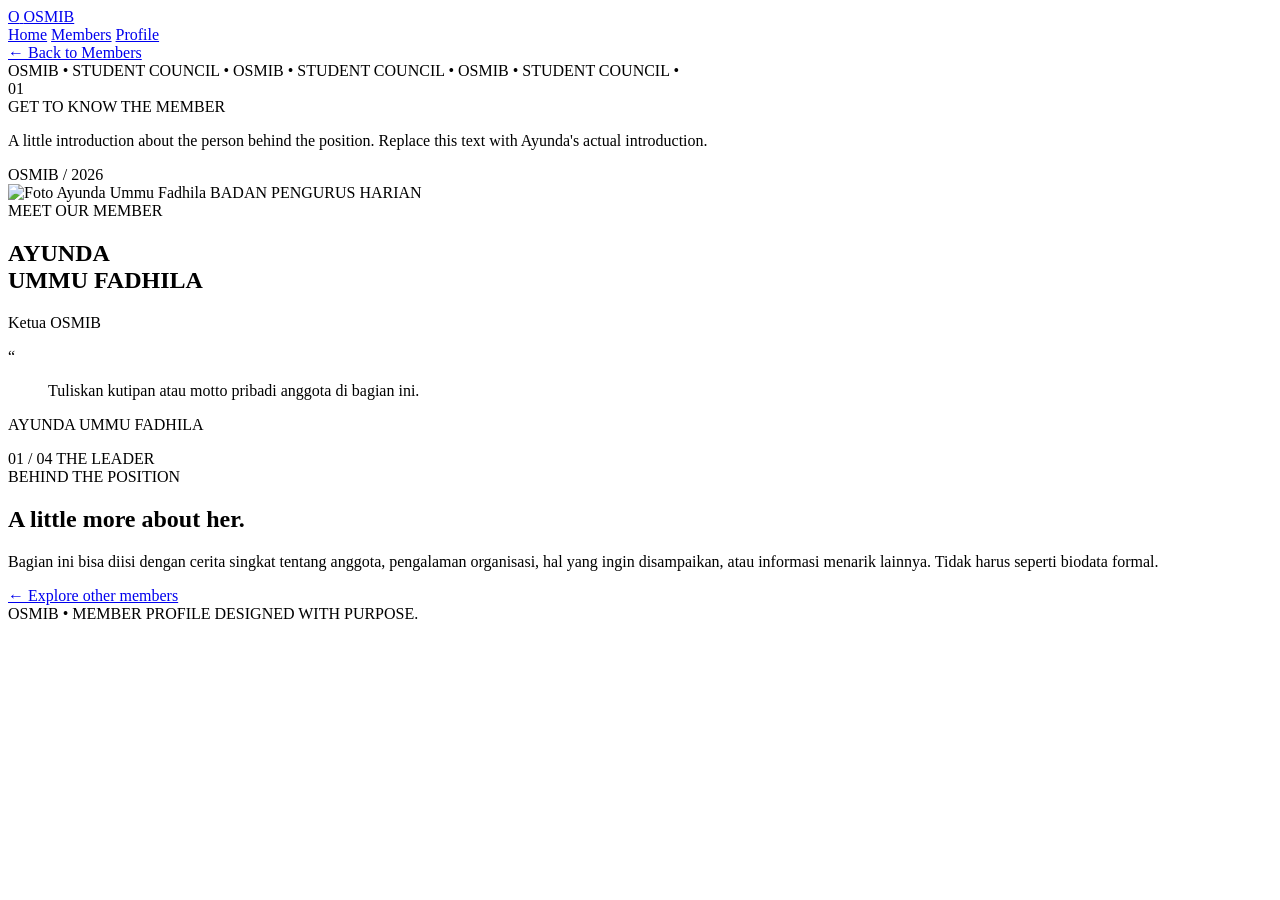
==== ayundaauf.html @ 12f383b4 "Create Ayunda Ummu Fadhila profile page This is a new HTML file for Ayunda Ummu Fadhila's profile pa" ====
<!DOCTYPE html>
<html lang="id">
<head>
  <meta charset="UTF-8">
  <meta name="viewport" content="width=device-width, initial-scale=1.0">

  <title>Ayunda Ummu Fadhila | OSMIB</title>

  <link rel="preconnect" href="https://fonts.googleapis.com">
  <link rel="preconnect" href="https://fonts.gstatic.com" crossorigin>

  <link href="https://fonts.googleapis.com/css2?family=Bebas+Neue&family=Fraunces:wght@600;700&family=Plus+Jakarta+Sans:wght@400;500;600;700;800&display=swap" rel="stylesheet">

  <link rel="stylesheet" href="profile.css">
</head>

<body>

  <main class="profile-page">

    <!-- NAVBAR -->
    <header class="navbar">
      <a href="index.html" class="brand">
        <span class="brand-icon">O</span>
        <span>OSMIB</span>
      </a>

      <nav>
        <a href="index.html">Home</a>
        <a href="index.html">Members</a>
        <a href="#profile">Profile</a>
      </nav>

      <a href="index.html" class="back-link">
        ← Back to Members
      </a>
    </header>


    <!-- DECORATIVE TEXT -->
    <div class="ticker ticker-top" aria-hidden="true">
      <div>
        OSMIB • STUDENT COUNCIL • OSMIB • STUDENT COUNCIL •
        OSMIB • STUDENT COUNCIL •
      </div>
    </div>


    <!-- MAIN PROFILE -->
    <section class="profile-hero" id="profile">

      <!-- Background decoration -->
      <div class="hero-orbit orbit-one"></div>
      <div class="hero-orbit orbit-two"></div>
      <div class="hero-number">01</div>

      <!-- Small introduction -->
      <div class="intro-card">
        <span class="eyebrow">GET TO KNOW THE MEMBER</span>

        <p>
          A little introduction about the person behind
          the position. Replace this text with Ayunda's
          actual introduction.
        </p>
      </div>


      <!-- Large portrait -->
      <div class="portrait-frame">
        <div class="portrait-label">OSMIB / 2026</div>

        <img
          src="foto-ayunda.png"
          alt="Foto Ayunda Ummu Fadhila"
          class="portrait"
        >

        <span class="portrait-caption">
          BADAN PENGURUS HARIAN
        </span>
      </div>


      <!-- Name and position -->
      <div class="name-block">
        <span class="name-small">MEET OUR MEMBER</span>

        <h1>AYUNDA<br>UMMU FADHILA</h1>

        <div class="position">
          <span class="position-line"></span>
          <p>Ketua OSMIB</p>
        </div>
      </div>


      <!-- Quote -->
      <div class="quote-card">
        <span class="quote-mark">“</span>

        <blockquote>
          Tuliskan kutipan atau motto pribadi anggota
          di bagian ini.
        </blockquote>

        <p class="quote-author">
          AYUNDA UMMU FADHILA
        </p>
      </div>


      <!-- Small side information -->
      <div class="side-note">
        <span class="side-index">01 / 04</span>
        <span class="side-divider"></span>
        <span>THE LEADER</span>
      </div>

    </section>


    <!-- BOTTOM INFORMATION -->
    <section class="profile-details">

      <div class="detail-heading">
        <span class="eyebrow">BEHIND THE POSITION</span>
        <h2>A little more about her.</h2>
      </div>

      <div class="detail-content">
        <p>
          Bagian ini bisa diisi dengan cerita singkat tentang
          anggota, pengalaman organisasi, hal yang ingin
          disampaikan, atau informasi menarik lainnya.
          Tidak harus seperti biodata formal.
        </p>
      </div>

      <a href="index.html" class="return-button">
        ← Explore other members
      </a>

    </section>


    <!-- FOOTER -->
    <footer>
      <span>OSMIB • MEMBER PROFILE</span>
      <span>DESIGNED WITH PURPOSE.</span>
    </footer>

  </main>

</body>
</html>
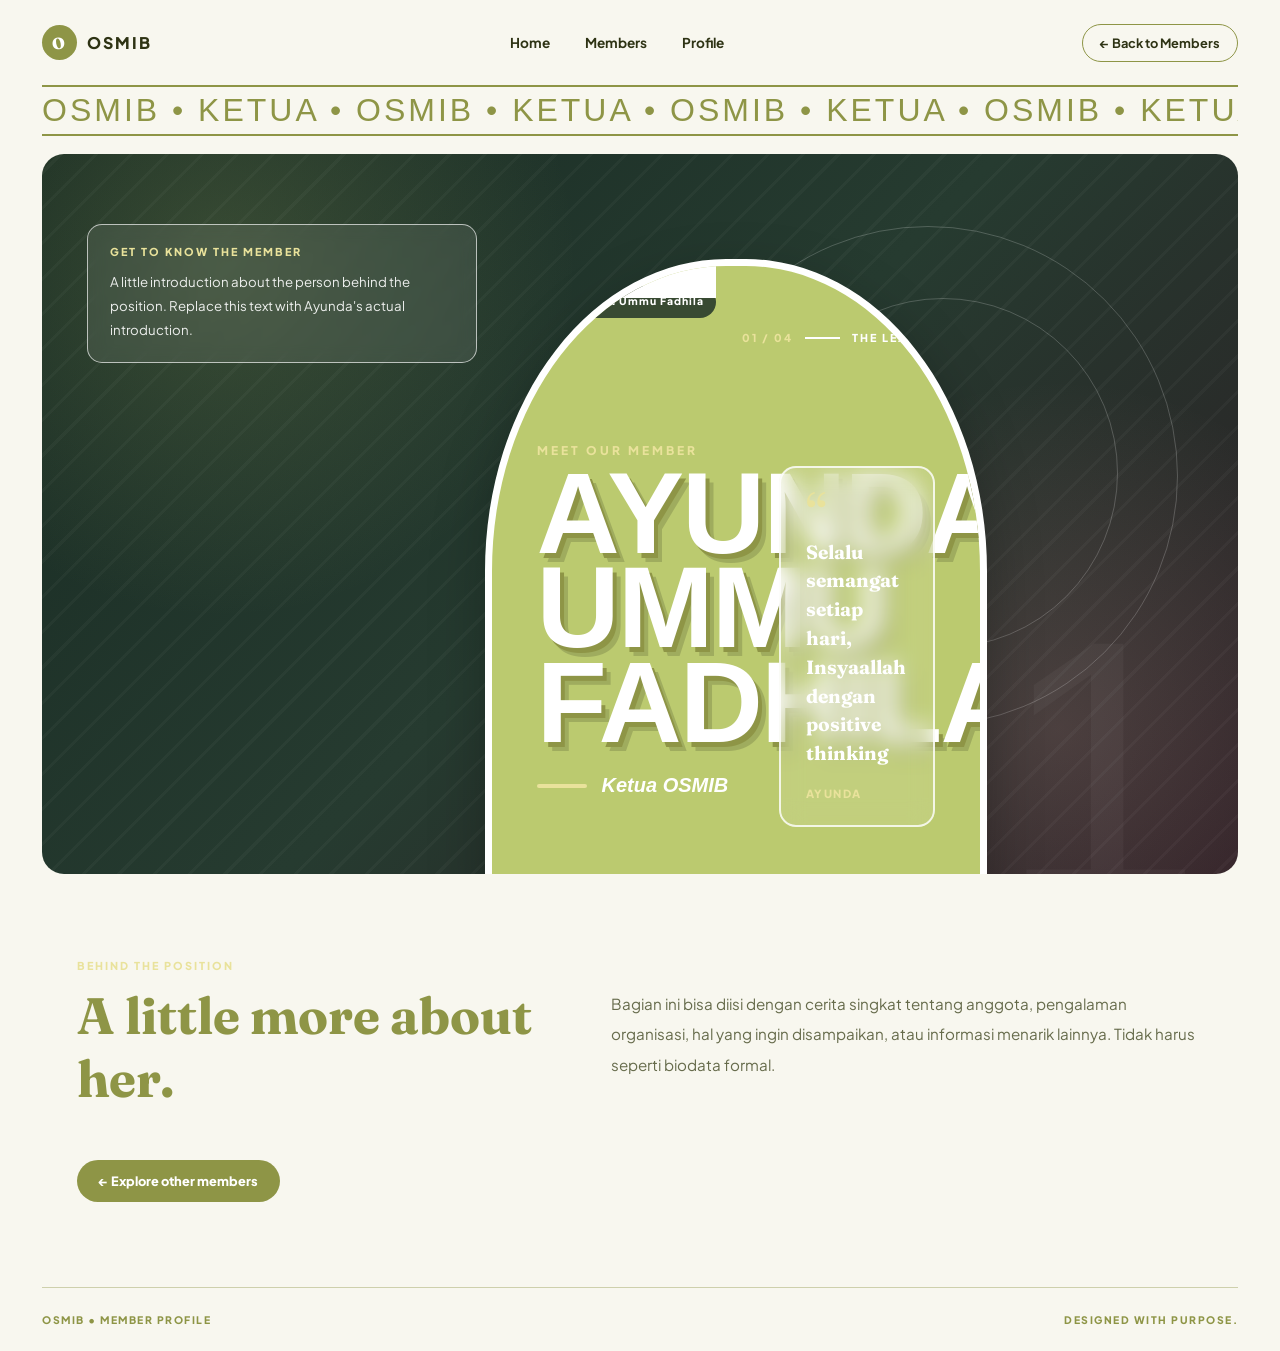
==== commit f29dd57e: "Update decorative text and quotes in ayundaauf.html" ====
--- a/ayundaauf.html
+++ b/ayundaauf.html
@@ -41,8 +41,8 @@
     <!-- DECORATIVE TEXT -->
     <div class="ticker ticker-top" aria-hidden="true">
       <div>
-        OSMIB • STUDENT COUNCIL • OSMIB • STUDENT COUNCIL •
-        OSMIB • STUDENT COUNCIL •
+        OSMIB • KETUA • OSMIB • KETUA •
+        OSMIB • KETUA • OSMIB • KETUA •
       </div>
     </div>
 
@@ -69,14 +69,12 @@
 
       <!-- Large portrait -->
       <div class="portrait-frame">
-        <div class="portrait-label">OSMIB / 2026</div>
-
+        <div class="portrait-label"</div>
         <img
           src="foto-ayunda.png"
           alt="Foto Ayunda Ummu Fadhila"
           class="portrait"
         >
-
         <span class="portrait-caption">
           BADAN PENGURUS HARIAN
         </span>
@@ -101,12 +99,12 @@
         <span class="quote-mark">“</span>
 
         <blockquote>
-          Tuliskan kutipan atau motto pribadi anggota
-          di bagian ini.
+          Selalu semangat setiap hari,
+          Insyaallah dengan positive thinking
         </blockquote>
 
         <p class="quote-author">
-          AYUNDA UMMU FADHILA
+          AYUNDA
         </p>
       </div>
 
--- a/profile.css
+++ b/profile.css
@@ -0,0 +1,699 @@
+
+/* =========================================
+   OSMIB MEMBER PROFILE
+   Editorial Poster Style
+========================================= */
+
+:root {
+  --matcha: #8E9546;
+  --avocado: #BBCA6F;
+  --primrose: #E9E29B;
+  --tuft: #F2CFBB;
+  --strawberry: #F1B4AF;
+  --camaron: #F28892;
+
+  --forest: #263B30;
+  --deep-forest: #182B23;
+  --cream: #F8F7EF;
+  --ink: #2E3314;
+
+  --ease: cubic-bezier(.2, .8, .2, 1);
+}
+
+* {
+  box-sizing: border-box;
+  margin: 0;
+  padding: 0;
+}
+
+html {
+  scroll-behavior: smooth;
+}
+
+body {
+  min-height: 100vh;
+  font-family: "Plus Jakarta Sans", sans-serif;
+  background: var(--cream);
+  color: var(--ink);
+}
+
+a {
+  color: inherit;
+  text-decoration: none;
+}
+
+.profile-page {
+  max-width: 1500px;
+  margin: auto;
+  padding: 0 42px;
+  overflow: hidden;
+}
+
+
+/* =========================================
+   NAVBAR
+========================================= */
+
+.navbar {
+  min-height: 85px;
+  display: flex;
+  align-items: center;
+  justify-content: space-between;
+  gap: 25px;
+}
+
+.brand {
+  display: flex;
+  align-items: center;
+  gap: 10px;
+  font-weight: 800;
+  letter-spacing: 2px;
+}
+
+.brand-icon {
+  width: 35px;
+  height: 35px;
+  display: grid;
+  place-items: center;
+  border-radius: 50%;
+  background: var(--matcha);
+  color: white;
+  font-family: "Fraunces", serif;
+}
+
+.navbar nav {
+  display: flex;
+  gap: 35px;
+}
+
+.navbar nav a {
+  font-size: .85rem;
+  font-weight: 700;
+  position: relative;
+}
+
+.navbar nav a::after {
+  content: "";
+  position: absolute;
+  left: 0;
+  bottom: -7px;
+  width: 100%;
+  height: 2px;
+  background: var(--matcha);
+  transform: scaleX(0);
+  transition: transform .3s var(--ease);
+}
+
+.navbar nav a:hover::after {
+  transform: scaleX(1);
+}
+
+.back-link {
+  font-size: .8rem;
+  font-weight: 700;
+  padding: 10px 17px;
+  border: 1px solid var(--matcha);
+  border-radius: 30px;
+  transition: .3s var(--ease);
+}
+
+.back-link:hover {
+  background: var(--matcha);
+  color: white;
+}
+
+
+/* =========================================
+   TICKER
+========================================= */
+
+.ticker {
+  overflow: hidden;
+  white-space: nowrap;
+  color: var(--matcha);
+  font-family: "Bebas Neue", sans-serif;
+  font-size: 2rem;
+  letter-spacing: 3px;
+}
+
+.ticker-top {
+  border-top: 2px solid var(--matcha);
+  border-bottom: 2px solid var(--matcha);
+  padding: 5px 0;
+}
+
+.ticker div {
+  width: max-content;
+}
+
+
+/* =========================================
+   HERO
+========================================= */
+
+.profile-hero {
+  position: relative;
+  min-height: 720px;
+  margin-top: 18px;
+  padding: 45px;
+  border-radius: 22px;
+  overflow: hidden;
+  isolation: isolate;
+
+  background:
+    radial-gradient(
+      circle at 15% 15%,
+      rgba(187, 202, 111, .18),
+      transparent 30%
+    ),
+    radial-gradient(
+      circle at 85% 80%,
+      rgba(241, 180, 175, .17),
+      transparent 30%
+    ),
+    linear-gradient(
+      135deg,
+      var(--deep-forest) 0%,
+      var(--forest) 50%,
+      #2c1e24 100% /* A very dark plum/brown to blend with the pink */
+    );
+    var(--forest);
+
+  color: white;
+}
+
+/* Subtle pattern */
+.profile-hero::before {
+  content: "";
+  position: absolute;
+  inset: 0;
+  z-index: -1;
+  opacity: .12;
+
+  background-image:
+    repeating-linear-gradient(
+      135deg,
+      transparent 0 12px,
+      rgba(255,255,255,.25) 12px 15px,
+      transparent 15px 25px
+    );
+
+  pointer-events: none;
+}
+
+
+/* Decorative circles */
+
+.hero-orbit {
+  position: absolute;
+  border: 1px solid rgba(255,255,255,.2);
+  border-radius: 50%;
+  z-index: -1;
+}
+
+.orbit-one {
+  width: 500px;
+  height: 500px;
+  right: 5%;
+  top: 10%;
+}
+
+.orbit-two {
+  width: 350px;
+  height: 350px;
+  right: 10%;
+  top: 20%;
+}
+
+.hero-number {
+  position: absolute;
+  right: 35px;
+  bottom: -80px;
+  font-family: "Bebas Neue", sans-serif;
+  font-size: 23rem;
+  color: rgba(255,255,255,.035);
+  line-height: 1;
+  z-index: -1;
+}
+
+
+/* =========================================
+   INTRO CARD
+========================================= */
+
+.intro-card {
+  position: absolute;
+  top: 70px;
+  left: 45px;
+  z-index: 3;
+
+  width: min(390px, 34%);
+  padding: 20px 22px;
+
+  border: 1px solid rgba(255,255,255,.65);
+  border-radius: 15px;
+  background: rgba(255,255,255,.09);
+  backdrop-filter: blur(8px);
+}
+
+.eyebrow {
+  display: block;
+  font-size: .68rem;
+  font-weight: 800;
+  letter-spacing: 2px;
+  color: var(--primrose);
+}
+
+.intro-card p {
+  margin-top: 12px;
+  font-size: .83rem;
+  line-height: 1.8;
+  color: rgba(255,255,255,.9);
+}
+
+
+/* =========================================
+   PORTRAIT
+========================================= */
+
+.portrait-frame {
+  position: absolute;
+  z-index: 2;
+
+  width: 42%;
+  height: 650px;
+
+  left: 37%;
+  bottom: -35px;
+
+  border: 7px solid white;
+  border-radius: 48% 48% 20px 20px;
+  overflow: hidden;
+
+  background: var(--avocado);
+  box-shadow: 0 20px 55px rgba(0,0,0,.25);
+}
+
+.portrait {
+  width: 100%;
+  height: 100%;
+  display: block;
+  object-fit: cover;
+  object-position: center top;
+}
+
+.portrait-label {
+  position: absolute;
+  z-index: 2;
+  top: 20px;
+  left: 20px;
+
+  padding: 8px 12px;
+  border-radius: 30px;
+
+  background: rgba(24,43,35,.8);
+  color: white;
+
+  font-size: .65rem;
+  font-weight: 800;
+  letter-spacing: 1px;
+}
+
+.portrait-caption {
+  position: absolute;
+  z-index: 2;
+  bottom: 20px;
+  left: 20px;
+
+  padding: 8px 12px;
+  background: white;
+  color: var(--forest);
+
+  font-size: .65rem;
+  font-weight: 800;
+  letter-spacing: 1px;
+}
+
+
+/* =========================================
+   NAME
+========================================= */
+
+.name-block {
+  position: absolute;
+  z-index: 4;
+  left: 45px;
+  bottom: 105px;
+  max-width: 57%;
+}
+
+.name-small {
+  display: block;
+  margin-bottom: 8px;
+
+  color: var(--primrose);
+  font-size: .75rem;
+  font-weight: 800;
+  letter-spacing: 3px;
+}
+
+.name-block h1 {
+  font-family: "Bebas Neue", sans-serif;
+  font-size: clamp(4.5rem, 9vw, 9.5rem);
+  line-height: .82;
+  letter-spacing: -2px;
+
+  color: white;
+  text-shadow:
+    4px 5px 0 var(--matcha),
+    8px 9px 0 rgba(0,0,0,.15);
+}
+
+.position {
+  display: flex;
+  align-items: center;
+  gap: 15px;
+  margin-top: 25px;
+}
+
+.position-line {
+  width: 50px;
+  height: 4px;
+  background: var(--primrose);
+  border-radius: 5px;
+}
+
+.position p {
+  font-size: 1.25rem;
+  font-weight: 800;
+  font-style: italic;
+}
+
+
+/* =========================================
+   QUOTE
+========================================= */
+
+.quote-card {
+  position: absolute;
+  z-index: 5;
+
+  right: 45px;
+  bottom: 75px;
+
+  width: 32%;
+  padding: 25px;
+
+  border: 2px solid rgba(255,255,255,.8);
+  border-radius: 17px;
+
+  background: rgba(255,255,255,.1);
+  backdrop-filter: blur(12px);
+}
+
+.quote-mark {
+  display: block;
+  font-family: "Fraunces", serif;
+  font-size: 3.5rem;
+  line-height: .8;
+  color: var(--primrose);
+}
+
+.quote-card blockquote {
+  font-family: "Fraunces", serif;
+  font-size: clamp(1rem, 1.5vw, 1.4rem);
+  font-weight: 700;
+  line-height: 1.5;
+}
+
+.quote-author {
+  margin-top: 18px;
+  font-size: .7rem;
+  font-weight: 800;
+  letter-spacing: 1.5px;
+  color: var(--primrose);
+}
+
+
+/* =========================================
+   SIDE NOTE
+========================================= */
+
+.side-note {
+  position: absolute;
+  right: 45px;
+  top: 65px;
+
+  display: flex;
+  align-items: center;
+  gap: 12px;
+
+  font-size: .68rem;
+  font-weight: 800;
+  letter-spacing: 2px;
+}
+
+.side-index {
+  color: var(--primrose);
+}
+
+.side-divider {
+  width: 35px;
+  height: 2px;
+  background: white;
+}
+
+
+/* =========================================
+   DETAILS
+========================================= */
+
+.profile-details {
+  display: grid;
+  grid-template-columns: 1fr 1.2fr;
+  gap: 40px;
+
+  padding: 85px 35px;
+}
+
+.detail-heading h2 {
+  margin-top: 12px;
+  font-family: "Fraunces", serif;
+  font-size: clamp(2rem, 4vw, 3.5rem);
+  color: var(--matcha);
+}
+
+.detail-content {
+  align-self: center;
+}
+
+.detail-content p {
+  font-size: .95rem;
+  line-height: 2;
+  color: #666B4B;
+}
+
+.return-button {
+  grid-column: 1 / -1;
+  justify-self: start;
+
+  margin-top: 10px;
+  padding: 13px 22px;
+
+  border-radius: 30px;
+  background: var(--matcha);
+  color: white;
+
+  font-size: .8rem;
+  font-weight: 800;
+
+  transition: .3s var(--ease);
+}
+
+.return-button:hover {
+  background: var(--forest);
+  transform: translateY(-3px);
+}
+
+
+/* =========================================
+   FOOTER
+========================================= */
+
+footer {
+  display: flex;
+  justify-content: space-between;
+  gap: 15px;
+
+  padding: 25px 0;
+  border-top: 1px solid rgba(142,149,70,.4);
+
+  font-size: .65rem;
+  font-weight: 800;
+  letter-spacing: 1.5px;
+  color: var(--matcha);
+}
+
+
+/* =========================================
+   RESPONSIVE
+========================================= */
+
+@media (max-width: 900px) {
+
+  .profile-page {
+    padding: 0 20px;
+  }
+
+  .profile-hero {
+    min-height: 780px;
+    padding: 25px;
+  }
+
+  .intro-card {
+    left: 25px;
+    top: 35px;
+    width: 42%;
+  }
+
+  .portrait-frame {
+    width: 48%;
+    left: 42%;
+    height: 560px;
+  }
+
+  .name-block {
+    left: 25px;
+    bottom: 100px;
+    max-width: 65%;
+  }
+
+  .name-block h1 {
+    font-size: clamp(4rem, 10vw, 7rem);
+  }
+
+  .quote-card {
+    right: 25px;
+    bottom: 25px;
+    width: 42%;
+  }
+
+  .side-note {
+    right: 25px;
+    top: 35px;
+  }
+}
+
+
+@media (max-width: 600px) {
+
+  .profile-page {
+    padding: 0 12px;
+  }
+
+  .navbar {
+    min-height: 75px;
+    flex-wrap: wrap;
+    padding: 15px 0;
+  }
+
+  .navbar nav {
+    order: 3;
+    width: 100%;
+    justify-content: center;
+    gap: 25px;
+  }
+
+  .back-link {
+    font-size: .7rem;
+  }
+
+  .ticker {
+    font-size: 1.5rem;
+  }
+
+  .profile-hero {
+    min-height: 850px;
+    padding: 20px;
+  }
+
+  .intro-card {
+    top: 25px;
+    left: 20px;
+    width: calc(100% - 40px);
+    padding: 15px;
+  }
+
+  .intro-card p {
+    font-size: .75rem;
+  }
+
+  .side-note {
+    top: 160px;
+    right: 20px;
+    font-size: .55rem;
+  }
+
+  .portrait-frame {
+    width: 76%;
+    height: 480px;
+    left: 12%;
+    bottom: 205px;
+  }
+
+  .name-block {
+    left: 20px;
+    bottom: 105px;
+    max-width: 90%;
+  }
+
+  .name-block h1 {
+    font-size: clamp(4rem, 15vw, 6rem);
+  }
+
+  .position {
+    margin-top: 15px;
+  }
+
+  .position p {
+    font-size: 1rem;
+  }
+
+  .quote-card {
+    right: 20px;
+    bottom: 20px;
+    width: calc(100% - 40px);
+    padding: 15px 18px;
+  }
+
+  .quote-mark {
+    font-size: 2.5rem;
+  }
+
+  .quote-card blockquote {
+    font-size: 1rem;
+  }
+
+  .quote-author {
+    margin-top: 10px;
+  }
+
+  .hero-number {
+    font-size: 15rem;
+  }
+
+  .profile-details {
+    grid-template-columns: 1fr;
+    gap: 20px;
+    padding: 55px 12px;
+  }
+
+  .return-button {
+    grid-column: auto;
+  }
+
+  footer {
+    flex-direction: column;
+    font-size: .6rem;
+  }
+}
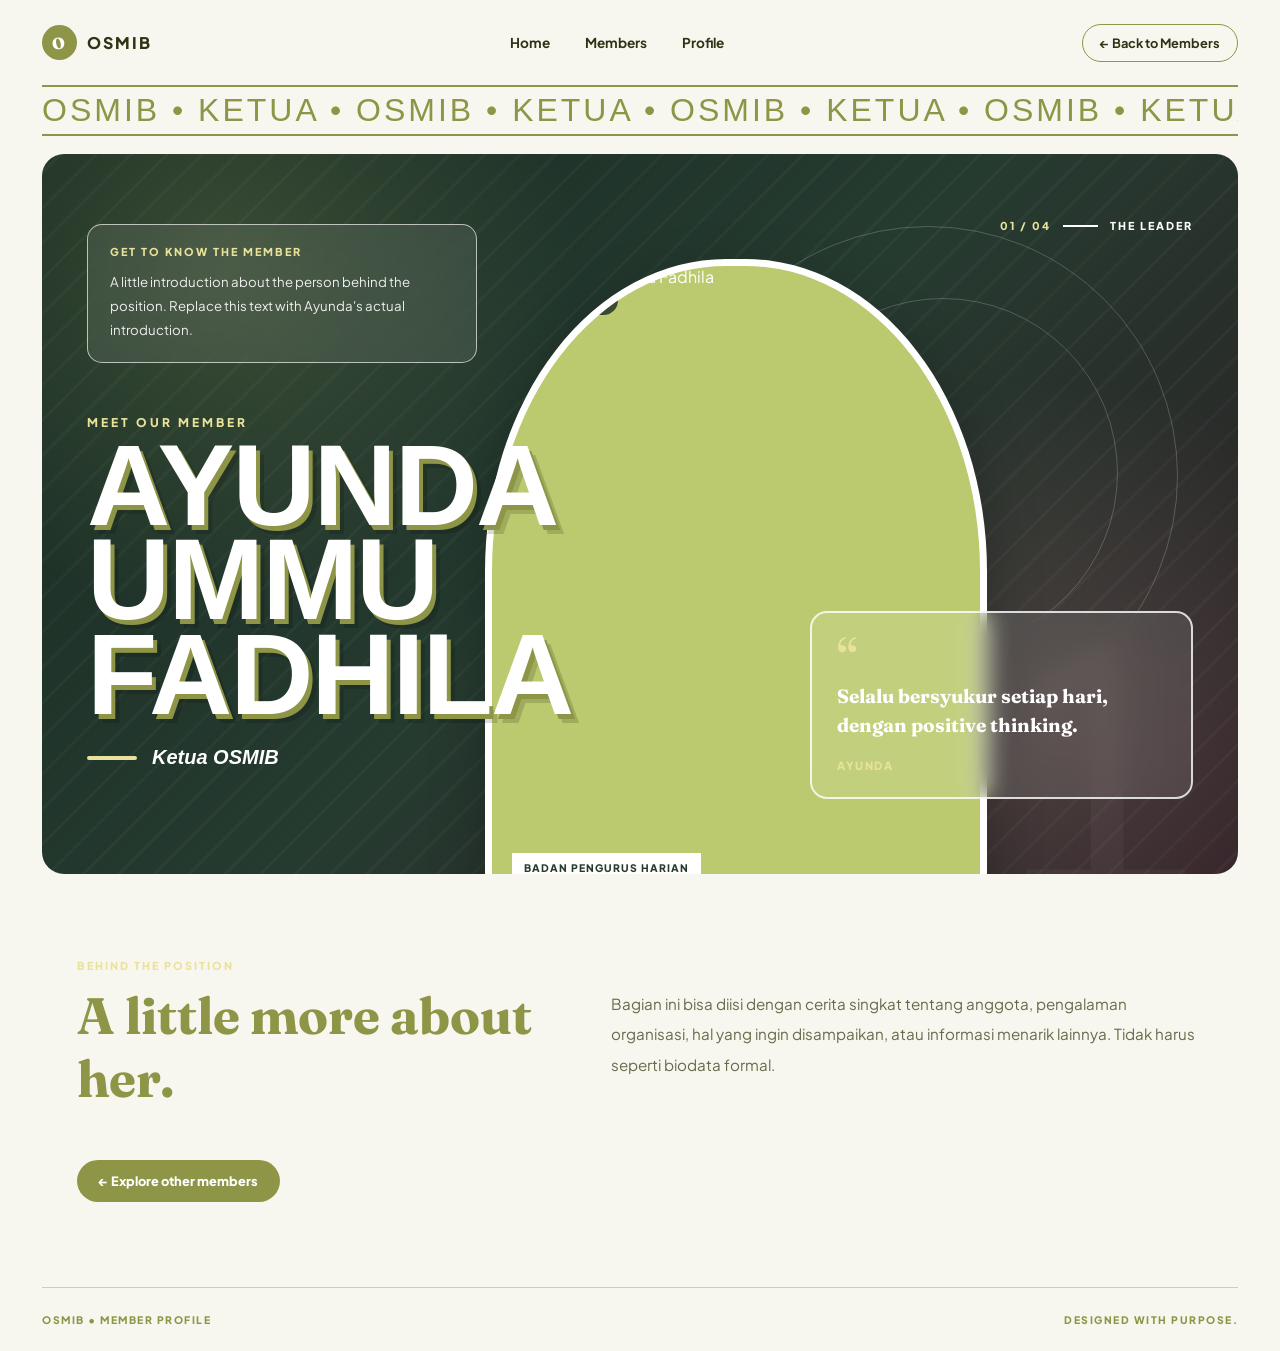
==== commit 220f5171: "Update ayundaauf.html" ====
--- a/ayundaauf.html
+++ b/ayundaauf.html
@@ -42,7 +42,7 @@
     <div class="ticker ticker-top" aria-hidden="true">
       <div>
         OSMIB • KETUA • OSMIB • KETUA •
-        OSMIB • KETUA • OSMIB • KETUA •
+        OSMIB • KETUA • OSMIB • KETUA 
       </div>
     </div>
 
@@ -69,12 +69,14 @@
 
       <!-- Large portrait -->
       <div class="portrait-frame">
-        <div class="portrait-label"</div>
+        <div class="portrait-label">OSMIB / 2026</div>
+
         <img
           src="foto-ayunda.png"
           alt="Foto Ayunda Ummu Fadhila"
           class="portrait"
         >
+
         <span class="portrait-caption">
           BADAN PENGURUS HARIAN
         </span>
@@ -99,8 +101,8 @@
         <span class="quote-mark">“</span>
 
         <blockquote>
-          Selalu semangat setiap hari,
-          Insyaallah dengan positive thinking
+          Selalu bersyukur setiap hari,
+          dengan positive thinking.
         </blockquote>
 
         <p class="quote-author">
--- a/profile.css
+++ b/profile.css
@@ -16,7 +16,9 @@
   --deep-forest: #182B23;
   --cream: #F8F7EF;
   --ink: #2E3314;
-
+  --rouge: #a94064;
+  --berry-crush: #b3446c;
+  
   --ease: cubic-bezier(.2, .8, .2, 1);
 }
 
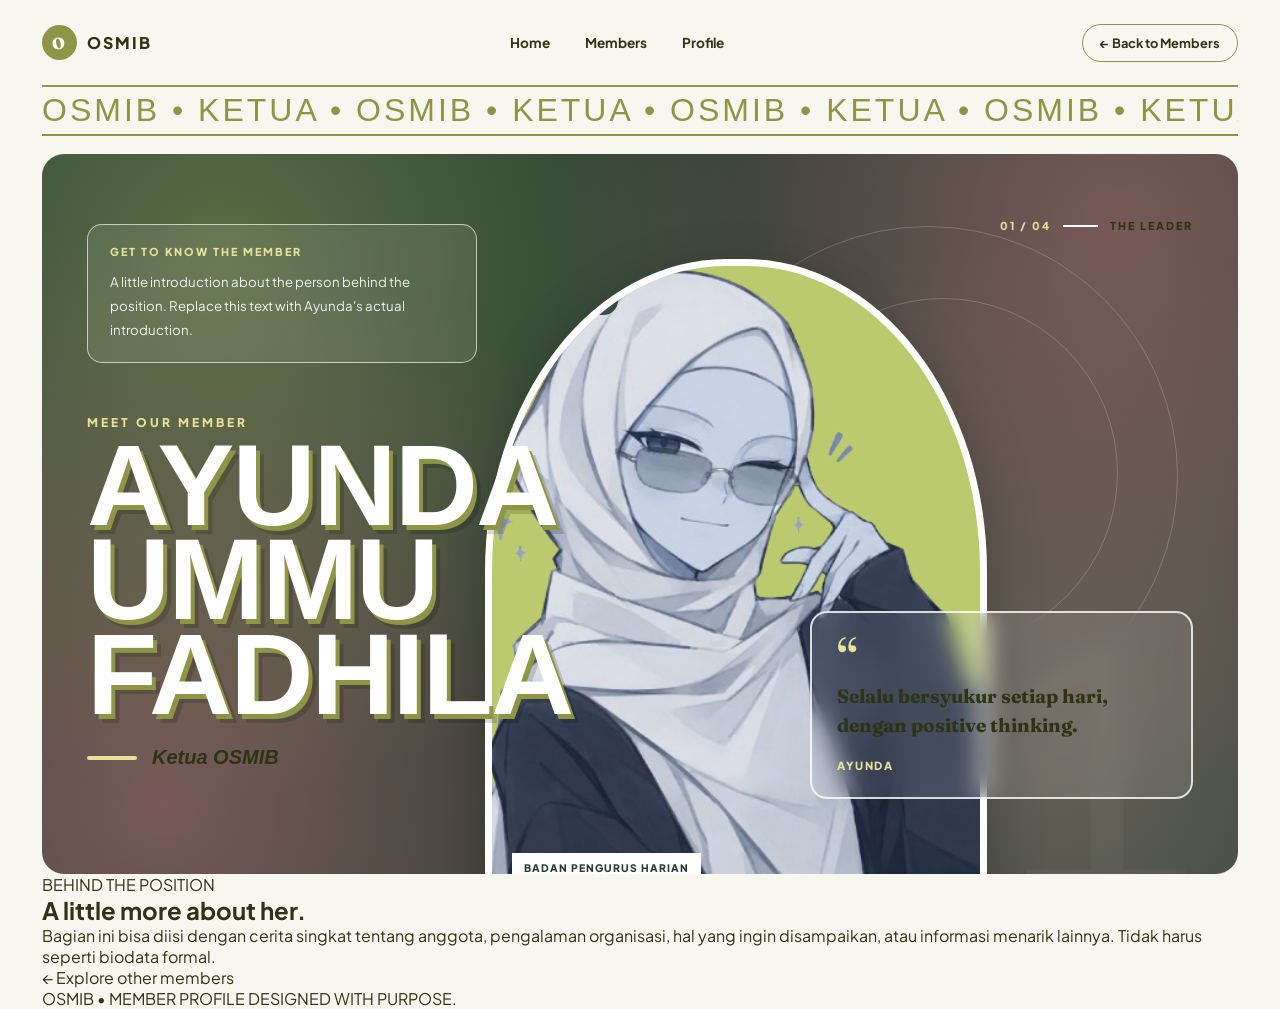
==== commit 55c79c86: "Update ayundaauf.html" ====
--- a/ayundaauf.html
+++ b/ayundaauf.html
@@ -72,7 +72,7 @@
         <div class="portrait-label">OSMIB / 2026</div>
 
         <img
-          src="foto-ayunda.png"
+          src="examayun.png"
           alt="Foto Ayunda Ummu Fadhila"
           class="portrait"
         >
--- a/profile.css
+++ b/profile.css
@@ -162,27 +162,33 @@
   overflow: hidden;
   isolation: isolate;
 
-  background:
+    background:
+    /* 1. Original Green Glow (Top Left) */
     radial-gradient(
-      circle at 15% 15%,
-      rgba(187, 202, 111, .18),
-      transparent 30%
+      circle at 15% 15%, 
+      rgba(187, 202, 111, 0.35), /* Brightened slightly */
+      transparent 45%
     ),
+    /* 2. YOUR New Pink Glow (Top Right) */
     radial-gradient(
-      circle at 85% 80%,
-      rgba(241, 180, 175, .17),
-      transparent 30%
+      circle at 90% 10%, 
+      rgba(242, 136, 146, 0.4), /* --camaron */
+      transparent 45%
     ),
-    linear-gradient(
-      135deg,
-      var(--deep-forest) 0%,
-      var(--forest) 50%,
-      #2c1e24 100% /* A very dark plum/brown to blend with the pink */
-    );
+    /* 3. Original Pink Glow (Bottom Right) */
+    radial-gradient(
+      circle at 85% 85%, 
+      rgba(241, 180, 175, 0.3), 
+      transparent 45%
+    ),
+    /* 4. YOUR New Pink Glow (Bottom Left) */
+    radial-gradient(
+      circle at 10% 90%, 
+      rgba(242, 136, 146, 0.4), /* --camaron */
+      transparent 45%
+    ),
+    /* 5. The Dark Green Base */
     var(--forest);
-
-  color: white;
-}
 
 /* Subtle pattern */
 .profile-hero::before {
@@ -190,7 +196,7 @@
   position: absolute;
   inset: 0;
   z-index: -1;
-  opacity: .12;
+  opacity: 0.02;
 
   background-image:
     repeating-linear-gradient(
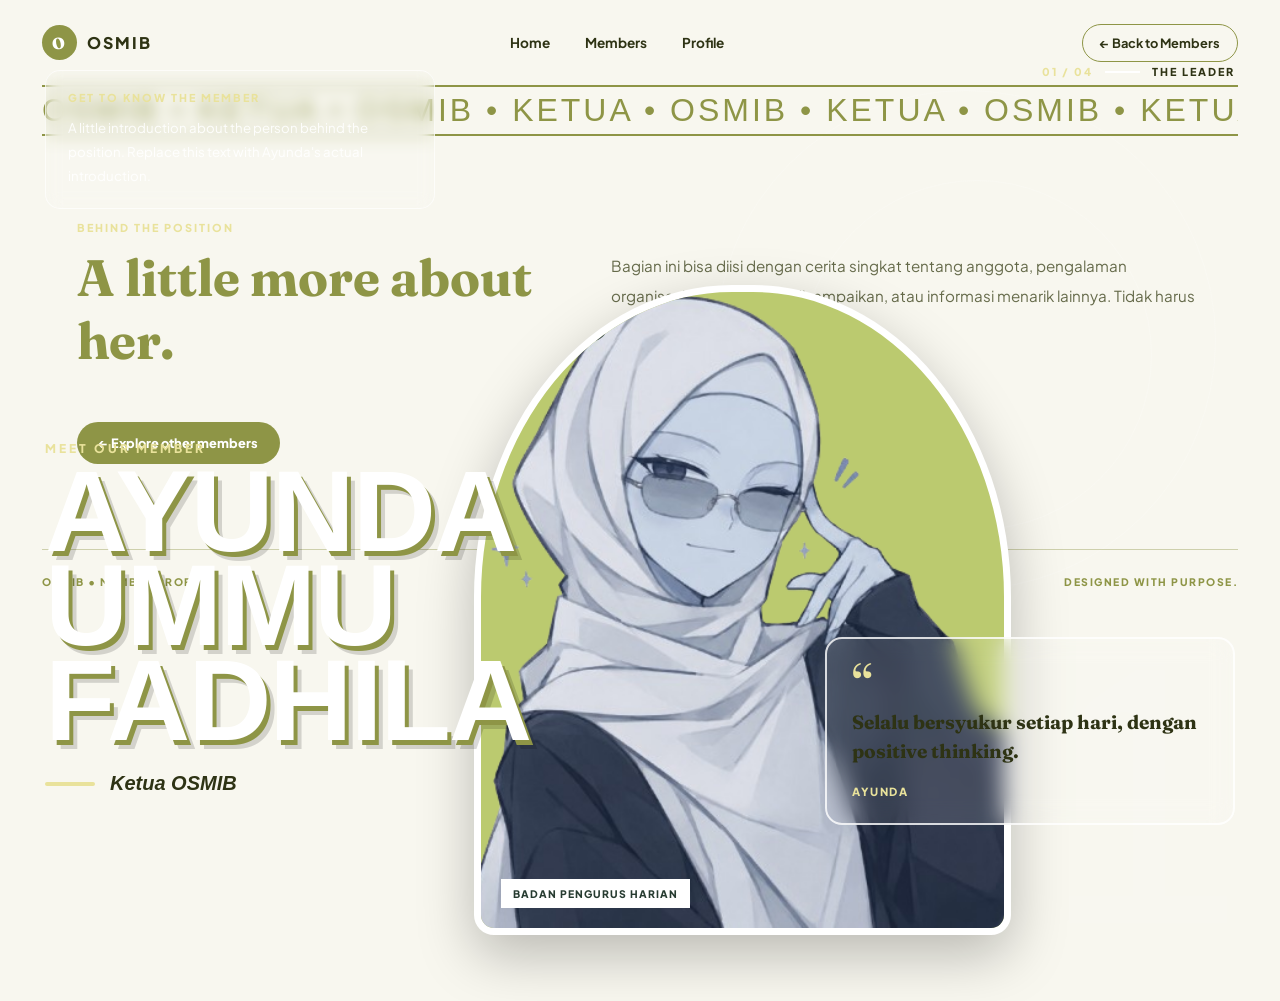
==== commit 62b16571: "Update ayundaauf.html" ====
--- a/ayundaauf.html
+++ b/ayundaauf.html
@@ -1,4 +1,3 @@
-
 <!DOCTYPE html>
 <html lang="id">
 <head>
@@ -37,7 +36,6 @@
       </a>
     </header>
 
-
     <!-- DECORATIVE TEXT -->
     <div class="ticker ticker-top" aria-hidden="true">
       <div>
@@ -45,7 +43,6 @@
         OSMIB • KETUA • OSMIB • KETUA 
       </div>
     </div>
-
 
     <!-- MAIN PROFILE -->
     <section class="profile-hero" id="profile">
@@ -58,7 +55,6 @@
       <!-- Small introduction -->
       <div class="intro-card">
         <span class="eyebrow">GET TO KNOW THE MEMBER</span>
-
         <p>
           A little introduction about the person behind
           the position. Replace this text with Ayunda's
@@ -66,50 +62,40 @@
         </p>
       </div>
 
-
       <!-- Large portrait -->
       <div class="portrait-frame">
         <div class="portrait-label">OSMIB / 2026</div>
-
         <img
           src="examayun.png"
           alt="Foto Ayunda Ummu Fadhila"
           class="portrait"
         >
-
         <span class="portrait-caption">
           BADAN PENGURUS HARIAN
         </span>
       </div>
 
-
       <!-- Name and position -->
       <div class="name-block">
         <span class="name-small">MEET OUR MEMBER</span>
-
         <h1>AYUNDA<br>UMMU FADHILA</h1>
-
         <div class="position">
           <span class="position-line"></span>
           <p>Ketua OSMIB</p>
         </div>
       </div>
 
-
       <!-- Quote -->
       <div class="quote-card">
         <span class="quote-mark">“</span>
-
         <blockquote>
           Selalu bersyukur setiap hari,
           dengan positive thinking.
         </blockquote>
-
         <p class="quote-author">
           AYUNDA
         </p>
       </div>
-
 
       <!-- Small side information -->
       <div class="side-note">
@@ -120,10 +106,8 @@
 
     </section>
 
-
     <!-- BOTTOM INFORMATION -->
     <section class="profile-details">
-
       <div class="detail-heading">
         <span class="eyebrow">BEHIND THE POSITION</span>
         <h2>A little more about her.</h2>
@@ -141,9 +125,7 @@
       <a href="index.html" class="return-button">
         ← Explore other members
       </a>
-
     </section>
-
 
     <!-- FOOTER -->
     <footer>
--- a/profile.css
+++ b/profile.css
@@ -153,42 +153,47 @@
    HERO
 ========================================= */
 
-.profile-hero {
+.profile-hero::before {
+  content: "";
+  position: absolute;
+  inset: 0;
+  z-index: -1;
+  border-radius: inherit;
+  
+  /* 🌟 REPLACED WITH HOME PAGE SPARKLES & CIRCLES */
+  background:
+    /* slider dashes */
+    linear-gradient(90deg,
+      #fff 0 48px, transparent 48px 56px,
+      rgba(255,255,255,.45) 56px 104px, transparent 104px 112px,
+      rgba(255,255,255,.45) 112px 160px)
+      48px calc(100% - 20px) / 160px 4px no-repeat,
+    /* big pale circle, bottom-left */
+    radial-gradient(circle at 4% 112%, rgba(255,255,255,.28) 0 150px, transparent 151px),
+    /* soft circle behind the figure */
+    radial-gradient(circle at 88% 0%, rgba(255,255,255,.22) 0 110px, transparent 111px),
+    /* sparkles */
+    radial-gradient(circle at 18% 22%, rgba(255,255,255,.95) 0 1.5px, transparent 2.5px),
+    radial-gradient(circle at 34% 70%, rgba(255,255,255,.8)  0 1.5px, transparent 2.5px),
+    radial-gradient(circle at 46% 16%, rgba(255,255,255,.9)  0 1px,   transparent 2px),
+    radial-gradient(circle at 57% 58%, rgba(255,255,255,.85) 0 1.5px, transparent 2.5px),
+    radial-gradient(circle at 66% 30%, rgba(255,255,255,.9)  0 1px,   transparent 2px),
+    radial-gradient(circle at 74% 84%, rgba(255,255,255,.8)  0 1.5px, transparent 2.5px),
+    radial-gradient(circle at 93% 62%, rgba(255,255,255,.9)  0 1px,   transparent 2px);
+}
+
+   .member-card {
   position: relative;
-  min-height: 720px;
-  margin-top: 18px;
-  padding: 45px;
-  border-radius: 22px;
-  overflow: hidden;
+  display: flex;
+  justify-content: space-between;
+  align-items: flex-start;
+  min-height: 190px;
+  padding: 38px 48px;
+  border-radius: 34px;
   isolation: isolate;
-
-    background:
-    /* 1. Original Green Glow (Top Left) */
-    radial-gradient(
-      circle at 15% 15%, 
-      rgba(187, 202, 111, 0.35), /* Brightened slightly */
-      transparent 45%
-    ),
-    /* 2. YOUR New Pink Glow (Top Right) */
-    radial-gradient(
-      circle at 90% 10%, 
-      rgba(242, 136, 146, 0.4), /* --camaron */
-      transparent 45%
-    ),
-    /* 3. Original Pink Glow (Bottom Right) */
-    radial-gradient(
-      circle at 85% 85%, 
-      rgba(241, 180, 175, 0.3), 
-      transparent 45%
-    ),
-    /* 4. YOUR New Pink Glow (Bottom Left) */
-    radial-gradient(
-      circle at 10% 90%, 
-      rgba(242, 136, 146, 0.4), /* --camaron */
-      transparent 45%
-    ),
-    /* 5. The Dark Green Base */
-    var(--forest);
+  transition: transform .35s var(--ease), box-shadow .35s var(--ease);
+}
+
 
 /* Subtle pattern */
 .profile-hero::before {
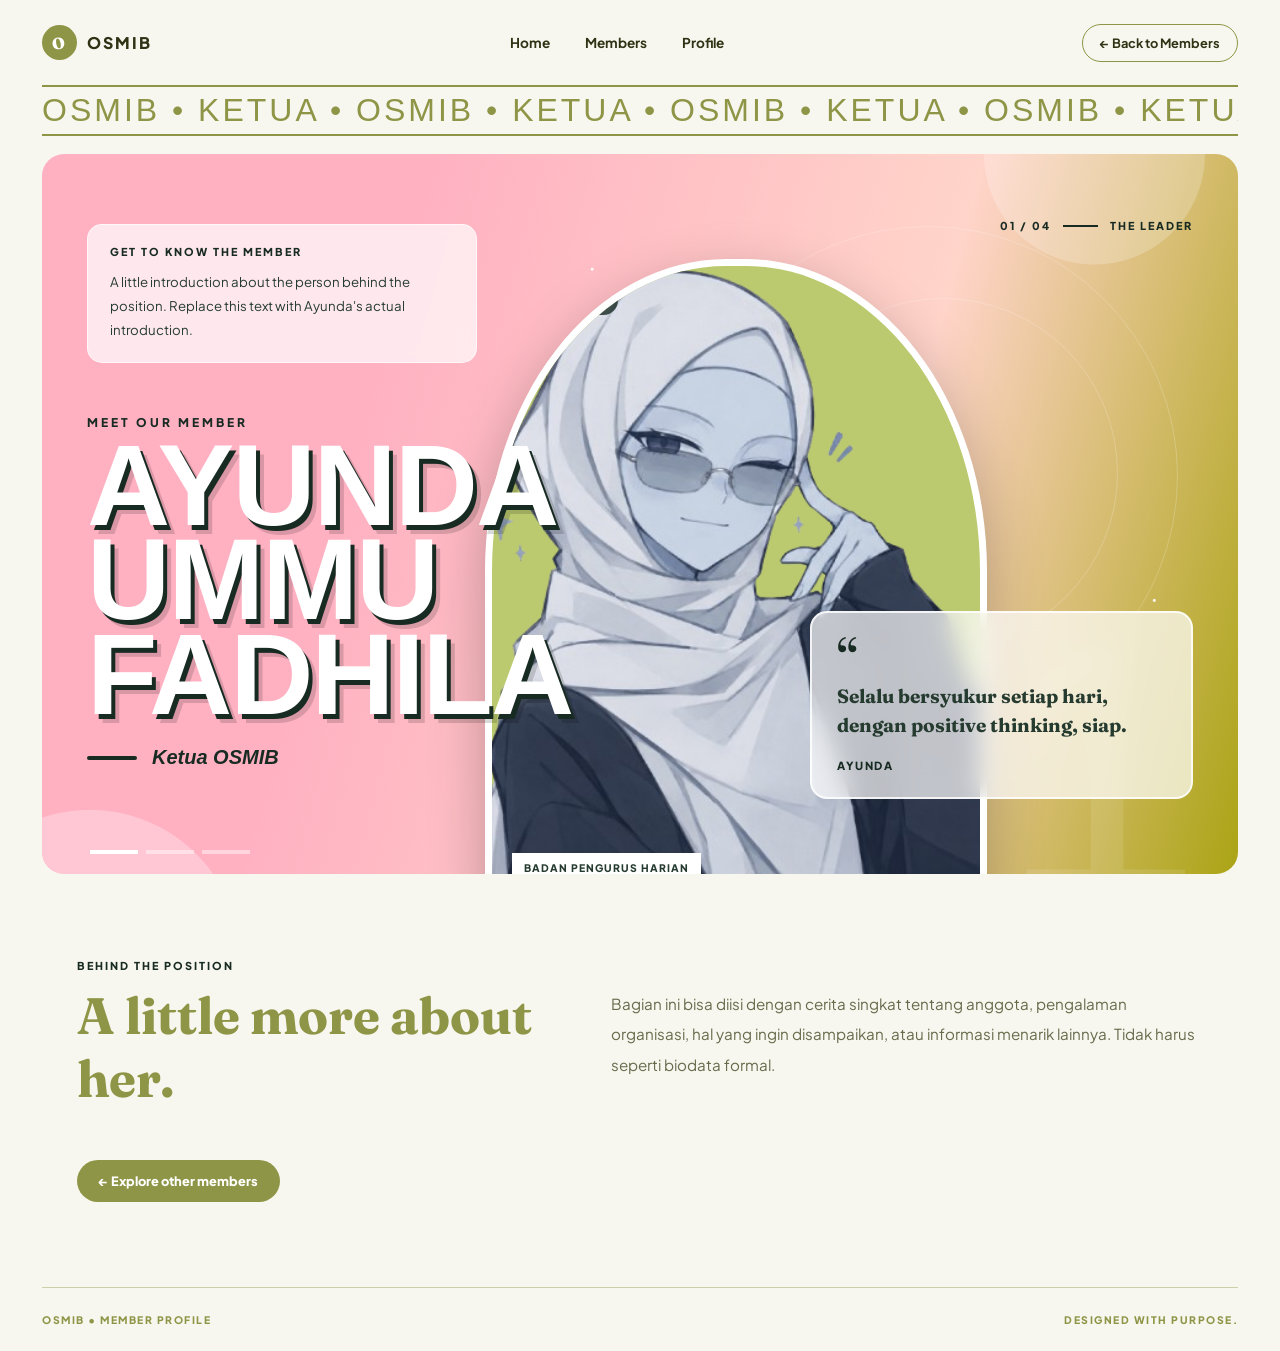
==== commit 87b136c9: "Update ayundaauf.html" ====
--- a/ayundaauf.html
+++ b/ayundaauf.html
@@ -90,7 +90,7 @@
         <span class="quote-mark">“</span>
         <blockquote>
           Selalu bersyukur setiap hari,
-          dengan positive thinking.
+          dengan positive thinking, siap.
         </blockquote>
         <p class="quote-author">
           AYUNDA
--- a/profile.css
+++ b/profile.css
@@ -1,4 +1,3 @@
-
 /* =========================================
    OSMIB MEMBER PROFILE
    Editorial Poster Style
@@ -16,8 +15,13 @@
   --deep-forest: #182B23;
   --cream: #F8F7EF;
   --ink: #2E3314;
-  --rouge: #a94064;
-  --berry-crush: #b3446c;
+
+  --fern: #707318;
+  --heart-gold: #aba415;
+  --rosy-pink: #fb8ba3;
+  --powder-pink: #ffb1c2;
+  --peach-puff: #ffd4c9;
+  --white-lilac: #f9f8fe;
   
   --ease: cubic-bezier(.2, .8, .2, 1);
 }
@@ -50,7 +54,6 @@
   padding: 0 42px;
   overflow: hidden;
 }
-
 
 /* =========================================
    NAVBAR
@@ -124,7 +127,6 @@
   color: white;
 }
 
-
 /* =========================================
    TICKER
 ========================================= */
@@ -148,11 +150,27 @@
   width: max-content;
 }
 
-
 /* =========================================
    HERO
 ========================================= */
 
+.profile-hero {
+  position: relative;
+  min-height: 720px;
+  margin-top: 18px;
+  padding: 45px;
+  border-radius: 22px;
+  overflow: hidden;
+  isolation: isolate;
+  color: white;
+
+  /*  HOME PAGE GRADIENT */
+  background: linear-gradient(105deg,
+              var(--powder-pink) 0%, #ffb1c2 28%,
+              var(--peach-puff) 68%, var(--heart-gold) 100%);
+}
+
+/*  HOME PAGE SPARKLES & CIRCLES */
 .profile-hero::before {
   content: "";
   position: absolute;
@@ -160,7 +178,6 @@
   z-index: -1;
   border-radius: inherit;
   
-  /* 🌟 REPLACED WITH HOME PAGE SPARKLES & CIRCLES */
   background:
     /* slider dashes */
     linear-gradient(90deg,
@@ -182,41 +199,7 @@
     radial-gradient(circle at 93% 62%, rgba(255,255,255,.9)  0 1px,   transparent 2px);
 }
 
-   .member-card {
-  position: relative;
-  display: flex;
-  justify-content: space-between;
-  align-items: flex-start;
-  min-height: 190px;
-  padding: 38px 48px;
-  border-radius: 34px;
-  isolation: isolate;
-  transition: transform .35s var(--ease), box-shadow .35s var(--ease);
-}
-
-
-/* Subtle pattern */
-.profile-hero::before {
-  content: "";
-  position: absolute;
-  inset: 0;
-  z-index: -1;
-  opacity: 0.02;
-
-  background-image:
-    repeating-linear-gradient(
-      135deg,
-      transparent 0 12px,
-      rgba(255,255,255,.25) 12px 15px,
-      transparent 15px 25px
-    );
-
-  pointer-events: none;
-}
-
-
 /* Decorative circles */
-
 .hero-orbit {
   position: absolute;
   border: 1px solid rgba(255,255,255,.2);
@@ -244,11 +227,10 @@
   bottom: -80px;
   font-family: "Bebas Neue", sans-serif;
   font-size: 23rem;
-  color: rgba(255,255,255,.035);
+  color: rgba(255,255,255,.1);
   line-height: 1;
   z-index: -1;
 }
-
 
 /* =========================================
    INTRO CARD
@@ -259,13 +241,13 @@
   top: 70px;
   left: 45px;
   z-index: 3;
-
   width: min(390px, 34%);
   padding: 20px 22px;
-
   border: 1px solid rgba(255,255,255,.65);
   border-radius: 15px;
-  background: rgba(255,255,255,.09);
+  
+  /* Changed to readable white background */
+  background: rgba(255,255,255,.7); 
   backdrop-filter: blur(8px);
 }
 
@@ -274,16 +256,15 @@
   font-size: .68rem;
   font-weight: 800;
   letter-spacing: 2px;
-  color: var(--primrose);
+  color: var(--deep-forest); /* Changed from light yellow to dark green */
 }
 
 .intro-card p {
   margin-top: 12px;
   font-size: .83rem;
   line-height: 1.8;
-  color: rgba(255,255,255,.9);
-}
-
+  color: var(--forest); /* Dark text */
+}
 
 /* =========================================
    PORTRAIT
@@ -292,17 +273,13 @@
 .portrait-frame {
   position: absolute;
   z-index: 2;
-
   width: 42%;
   height: 650px;
-
   left: 37%;
   bottom: -35px;
-
   border: 7px solid white;
   border-radius: 48% 48% 20px 20px;
   overflow: hidden;
-
   background: var(--avocado);
   box-shadow: 0 20px 55px rgba(0,0,0,.25);
 }
@@ -320,13 +297,10 @@
   z-index: 2;
   top: 20px;
   left: 20px;
-
   padding: 8px 12px;
   border-radius: 30px;
-
   background: rgba(24,43,35,.8);
   color: white;
-
   font-size: .65rem;
   font-weight: 800;
   letter-spacing: 1px;
@@ -337,16 +311,13 @@
   z-index: 2;
   bottom: 20px;
   left: 20px;
-
   padding: 8px 12px;
   background: white;
   color: var(--forest);
-
   font-size: .65rem;
   font-weight: 800;
   letter-spacing: 1px;
 }
-
 
 /* =========================================
    NAME
@@ -363,8 +334,7 @@
 .name-small {
   display: block;
   margin-bottom: 8px;
-
-  color: var(--primrose);
+  color: var(--deep-forest); /* Changed from light to dark */
   font-size: .75rem;
   font-weight: 800;
   letter-spacing: 3px;
@@ -375,10 +345,10 @@
   font-size: clamp(4.5rem, 9vw, 9.5rem);
   line-height: .82;
   letter-spacing: -2px;
-
   color: white;
+  /* Adjusted shadow to make it pop on light background */
   text-shadow:
-    4px 5px 0 var(--matcha),
+    4px 5px 0 var(--deep-forest),
     8px 9px 0 rgba(0,0,0,.15);
 }
 
@@ -392,7 +362,7 @@
 .position-line {
   width: 50px;
   height: 4px;
-  background: var(--primrose);
+  background: var(--deep-forest); /* Darkened */
   border-radius: 5px;
 }
 
@@ -400,8 +370,8 @@
   font-size: 1.25rem;
   font-weight: 800;
   font-style: italic;
-}
-
+  color: var(--deep-forest); /* Darkened */
+}
 
 /* =========================================
    QUOTE
@@ -410,17 +380,15 @@
 .quote-card {
   position: absolute;
   z-index: 5;
-
   right: 45px;
   bottom: 75px;
-
   width: 32%;
   padding: 25px;
-
   border: 2px solid rgba(255,255,255,.8);
   border-radius: 17px;
-
-  background: rgba(255,255,255,.1);
+  
+  /* Changed to readable white background */
+  background: rgba(255,255,255,.7);
   backdrop-filter: blur(12px);
 }
 
@@ -429,7 +397,7 @@
   font-family: "Fraunces", serif;
   font-size: 3.5rem;
   line-height: .8;
-  color: var(--primrose);
+  color: var(--deep-forest); /* Darkened */
 }
 
 .quote-card blockquote {
@@ -437,6 +405,7 @@
   font-size: clamp(1rem, 1.5vw, 1.4rem);
   font-weight: 700;
   line-height: 1.5;
+  color: var(--forest); /* Darkened */
 }
 
 .quote-author {
@@ -444,9 +413,8 @@
   font-size: .7rem;
   font-weight: 800;
   letter-spacing: 1.5px;
-  color: var(--primrose);
-}
-
+  color: var(--deep-forest); /* Darkened */
+}
 
 /* =========================================
    SIDE NOTE
@@ -456,26 +424,24 @@
   position: absolute;
   right: 45px;
   top: 65px;
-
   display: flex;
   align-items: center;
   gap: 12px;
-
   font-size: .68rem;
   font-weight: 800;
   letter-spacing: 2px;
+  color: var(--deep-forest); /* Darkened */
 }
 
 .side-index {
-  color: var(--primrose);
+  color: var(--deep-forest); /* Darkened */
 }
 
 .side-divider {
   width: 35px;
   height: 2px;
-  background: white;
-}
-
+  background: var(--deep-forest); /* Darkened */
+}
 
 /* =========================================
    DETAILS
@@ -485,7 +451,6 @@
   display: grid;
   grid-template-columns: 1fr 1.2fr;
   gap: 40px;
-
   padding: 85px 35px;
 }
 
@@ -509,17 +474,13 @@
 .return-button {
   grid-column: 1 / -1;
   justify-self: start;
-
   margin-top: 10px;
   padding: 13px 22px;
-
   border-radius: 30px;
   background: var(--matcha);
   color: white;
-
   font-size: .8rem;
   font-weight: 800;
-
   transition: .3s var(--ease);
 }
 
@@ -527,7 +488,6 @@
   background: var(--forest);
   transform: translateY(-3px);
 }
-
 
 /* =========================================
    FOOTER
@@ -537,174 +497,140 @@
   display: flex;
   justify-content: space-between;
   gap: 15px;
-
   padding: 25px 0;
   border-top: 1px solid rgba(142,149,70,.4);
-
   font-size: .65rem;
   font-weight: 800;
   letter-spacing: 1.5px;
   color: var(--matcha);
 }
 
-
 /* =========================================
    RESPONSIVE
 ========================================= */
 
 @media (max-width: 900px) {
-
   .profile-page {
     padding: 0 20px;
   }
-
   .profile-hero {
     min-height: 780px;
     padding: 25px;
   }
-
   .intro-card {
     left: 25px;
     top: 35px;
     width: 42%;
   }
-
   .portrait-frame {
     width: 48%;
     left: 42%;
     height: 560px;
   }
-
   .name-block {
     left: 25px;
     bottom: 100px;
     max-width: 65%;
   }
-
   .name-block h1 {
     font-size: clamp(4rem, 10vw, 7rem);
   }
-
   .quote-card {
     right: 25px;
     bottom: 25px;
     width: 42%;
   }
-
   .side-note {
     right: 25px;
     top: 35px;
   }
 }
 
-
 @media (max-width: 600px) {
-
   .profile-page {
     padding: 0 12px;
   }
-
   .navbar {
     min-height: 75px;
     flex-wrap: wrap;
     padding: 15px 0;
   }
-
   .navbar nav {
     order: 3;
     width: 100%;
     justify-content: center;
     gap: 25px;
   }
-
   .back-link {
     font-size: .7rem;
   }
-
   .ticker {
     font-size: 1.5rem;
   }
-
   .profile-hero {
     min-height: 850px;
     padding: 20px;
   }
-
   .intro-card {
     top: 25px;
     left: 20px;
     width: calc(100% - 40px);
     padding: 15px;
   }
-
   .intro-card p {
     font-size: .75rem;
   }
-
   .side-note {
     top: 160px;
     right: 20px;
     font-size: .55rem;
   }
-
   .portrait-frame {
     width: 76%;
     height: 480px;
     left: 12%;
     bottom: 205px;
   }
-
   .name-block {
     left: 20px;
     bottom: 105px;
     max-width: 90%;
   }
-
   .name-block h1 {
     font-size: clamp(4rem, 15vw, 6rem);
   }
-
   .position {
     margin-top: 15px;
   }
-
   .position p {
     font-size: 1rem;
   }
-
   .quote-card {
     right: 20px;
     bottom: 20px;
     width: calc(100% - 40px);
     padding: 15px 18px;
   }
-
   .quote-mark {
     font-size: 2.5rem;
   }
-
   .quote-card blockquote {
     font-size: 1rem;
   }
-
   .quote-author {
     margin-top: 10px;
   }
-
   .hero-number {
     font-size: 15rem;
   }
-
   .profile-details {
     grid-template-columns: 1fr;
     gap: 20px;
     padding: 55px 12px;
   }
-
   .return-button {
     grid-column: auto;
   }
-
   footer {
     flex-direction: column;
     font-size: .6rem;
